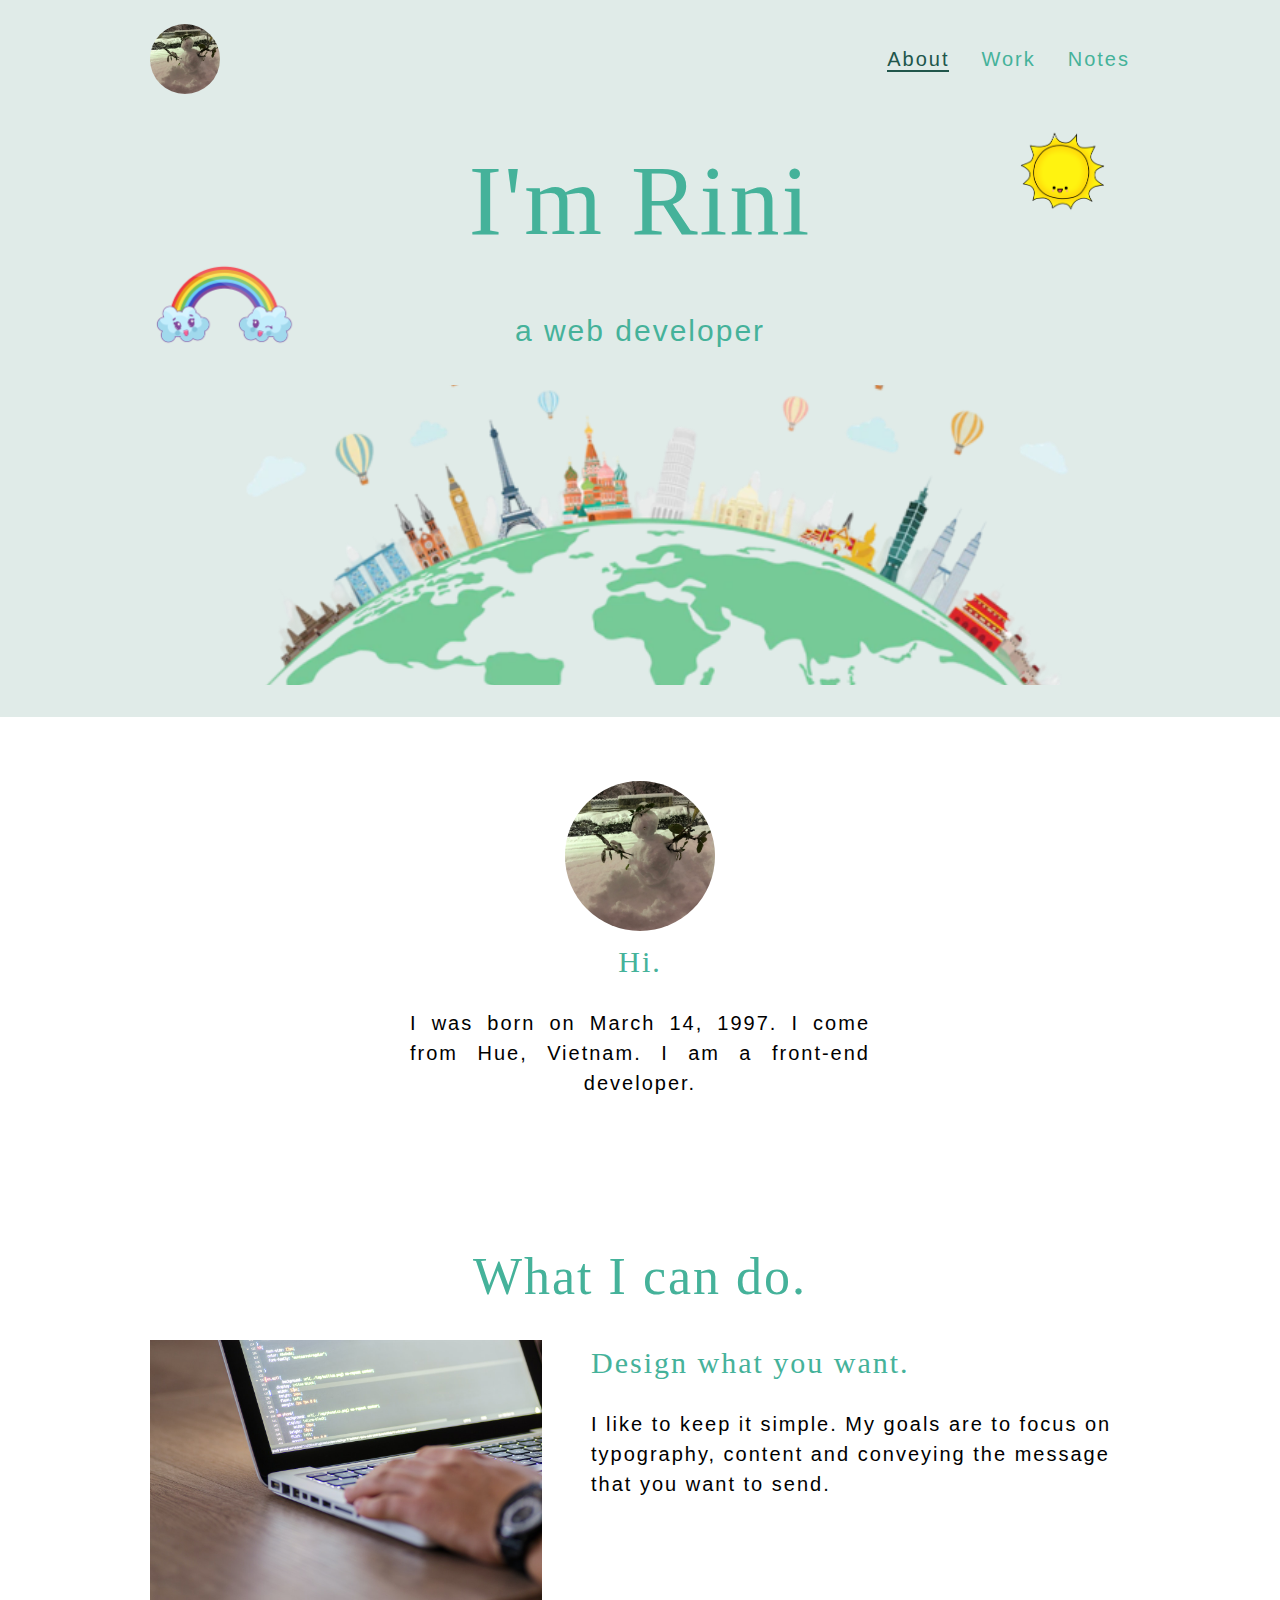
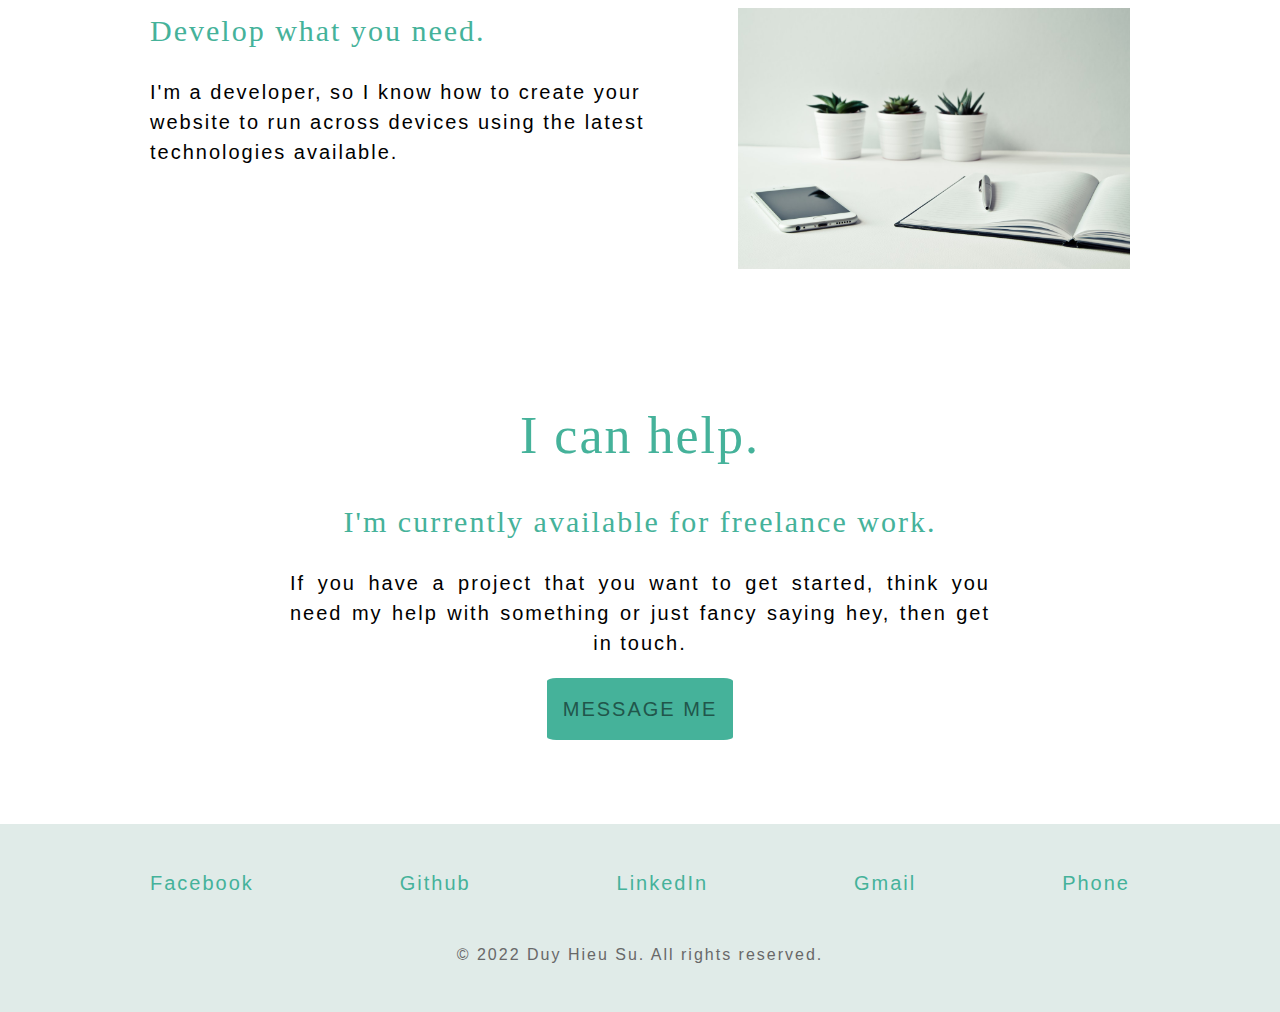
==== index.html @ 1d4803e4 "feat" ====
<!DOCTYPE html>
<html lang="en">

<head>
  <meta charset="UTF-8">
  <meta http-equiv="X-UA-Compatible" content="IE=edge">
  <meta name="viewport" content="width=device-width, initial-scale=1.0">
  <title>SDH - Front-end Dev</title>
  <link rel="stylesheet" href="./css/style.css">
</head>

<body>
  <!-- header -->
  <header>
    <div class="container container-flex">
      <div class="site-logo">
        <img src="./img/img-1.png" alt="">
      </div>
      <nav>
        <ul class="nav-list">
          <li class="nav-item"><a href="#" class="nav-link active">About</a></li>
          <li class="nav-item"><a href="#" class="nav-link">Work</a></li>
          <li class="nav-item"><a href="#" class="nav-link">Notes</a></li>
        </ul>
      </nav>
    </div>
    <div class="container header-title">
      <h1>I'm Rini</h1>
      <p>a web developer</p>
      <img class="header-title-right" src="./img/sun.png" alt="">
      <img class="header-title-left" src="./img/cloud.png" alt="">
    </div>
    <div class="container hero-img">
      <img src="./img/earth.png" alt="">
    </div>
  </header>
  <!-- main -->
  <main>
    <!-- about -->
    <article id="about" class="container">
      <img src="./img/img-1.png" alt="">
      <h3>Hi.</h3>
      <p>I was born on March 14, 1997. I come from Hue, Vietnam. I am a front-end developer.</p>
    </article>
    <!-- what i can do -->
    <article id="what" class="container">
      <h2>What I can do.</h2>
      <section class="what-top container-flex">
        <div class="what-img">
            <img src="./img/what-1.png" alt="developer">
        </div>
        <div class="what-body">
          <h3>Design what you want.</h3>
          <p class="what-content">I like to keep it simple. My goals are to focus on typography, content and conveying the message that you want to send.</p>
        </div>
      </section>
      <section class="what-bottom container-flex">
        <div class="what-img">
            <img src="./img/what-2.png" alt="developer">
        </div>
        <div class="what-body">
          <h3>Develop what you need.</h3>
          <p class="what-content">I'm a developer, so I know how to create your website to run across devices using the latest technologies available.</p>
        </div>
      </section>
    </article>
    <!-- i can help -->
    <article id="help" class="container">
      <h2>I can help.</h2>
      <h3>I'm currently available for freelance work.</h3>
      <p class="help-content">If you have a project that you want to get started, think you need my help with something or just fancy saying hey, then get in touch.</p>
      <p class="btn-mailto"><a href="mailto:sdhieu143@gmail.com" target="_blank">message me</a></p>
    </article>
  </main>
  <footer>
    <div class="container container-flex">
      <p><a href="">Facebook</a></p>
      <p><a href="">Github</a></p>
      <p><a href="">LinkedIn</a></p>
      <p><a href="">Gmail</a></p>
      <p><a href="">Phone</a></p>
    </div>
    <div class="container">
      <p><small>© 2022 Duy Hieu Su. All rights reserved.</small></p>
    </div>
  </footer>
</body>

</html>
---- css/style.css ----
body{
    margin: 0;
    padding: 0;
    font-size: 1.25em;
    font-family: 'Ubuntu', sans-serif;
    font-weight: 300;
    line-height: 1.5;
    letter-spacing: 2px;
}
a{
    text-decoration: none;
    color: #45b29a;
    transition: 1s;
}
a:hover{
  color: #21564b;
}
.site-logo img{
    height: 70px;
    width: 70px;
    object-fit: cover;
    border-radius: 50%;
}
.hero-img img{
  height: 300px;
  width: 100%;
  object-fit: cover;
}
#about img{
  width: 150px;
  height: 150px;
  object-fit: cover;
  margin: 0 auto;
  border-radius: 50%;
}
.what-img img{
  width: 100%;
  object-fit: cover;
  max-height: 300px;
}
/* paragraphy */
h1,
h2,
h3{
  font-family: 'Caramel', cursive;
  font-weight: 400;
  color: #45b29a;
}
h1{
    font-size: 5em;
    margin: 1.5rem 0;
}
h2{
  font-size: 2.6em;
  margin: 1.5rem 0;
  text-align: center;
}
h3{
  font-size: 1.5em;
  margin: 0 0 1.5rem 0;
}
.header-title p{
  font-size: 1.5em;
  margin: 2rem 0;
  color: #45b29a;
}
small{
  font-size: .8em;
  color: #686868;
}
/* layout */
header, footer{
    background-color: #E0EBE8;
    padding: 1.5rem 0;
    text-align: center;
}
.container{
    max-width: 980px;
    width: 90%;
    margin: 0 auto;
}
.container-flex{
    display: flex;
    flex-direction: column;
    justify-content: space-between;
}
@media (min-width:675px){
    .container-flex{
        flex-direction: row;
    }
}
/* nav */
.site-logo img{
    margin: 0;
}
.nav-list{
  display: flex;
  list-style: none;
  padding: 0;
  justify-content: center;
  flex-direction: column;
}
.nav-link{
    font-size: 1em;
    color: #45b29a;
    transition: 1s color;
}
.nav-link:hover,
.nav-link:focus,
.active{
    color: #21564b;
    border-bottom: 2px solid #21564b;
}
@media (min-width:675px){
    .nav-list{
        flex-direction: row;
    }
    .nav-item{
        margin-left: 2rem;
    }
}
/* header title */
.header-title{
  position: relative;
}
.header-title-right{
  position: absolute;
  top: 0;
  right: 0;
  height: 100px;
}
.header-title-left{
  position: absolute;
  bottom: 0;
  left: 0;
  height: 100px;
}
@media (max-width:675px){
  .header-title-left,
  .header-title-right{
    display: none;
  }
}
/* about */
#about{
  max-width: 460px;
  text-align: center;
  padding: 2rem 0;
  margin: 2rem auto;
}
#about p{
  text-align: justify;
  text-align-last: center;
}
/* what */ 
#what{
  padding: 2rem 0;
  margin: 2rem auto;
}
.what-img{
  width: 40%;
}
.what-body{
  width: 55%;
}
.what-bottom .what-img{
  order: 1;
}
.what-bottom .what-body{
  order: 0;
}
@media (max-width:992px){
  #what .container-flex{
    flex-direction: column;
  }
  .what-img{
    width: 100%;
  }
  .what-body{
    width: 100%;
    text-align: center;
  }
  .what-bottom .what-img{
    order: 0;
  }
  .what-bottom .what-body{
    order: 1;
  }
}
/* help */
#help{
  padding: 2rem 0;
  margin: 2rem auto;
  max-width: 700px;
  text-align: center;
}
.help-content{
  text-align: justify;
  text-align-last: center;
}
.btn-mailto a{
  display: inline-block;
  text-transform: uppercase;
  color: #21564b;
  background-color: #45b29a;
  padding: 1rem;
  transition: 1s;
  border-radius: 5%;
}
.btn-mailto a:hover{
  background-color: #45b29a;
  box-shadow: rgb(0 0 0 / 60%) 0px 0px 1rem;
}
/* footer */
/* fonts */
@font-face {
    font-family: 'Caramel';
    src: url('./fonts/Caramel-Regular.eot');
    src: url('./fonts/Caramel-Regular.eot?#iefix') format('embedded-opentype'),
        url('./fonts/Caramel-Regular.woff2') format('woff2'),
        url('./fonts/Caramel-Regular.woff') format('woff'),
        url('./fonts/Caramel-Regular.ttf') format('truetype'),
        url('./fonts/Caramel-Regular.svg#Caramel-Regular') format('svg');
    font-weight: normal;
    font-style: normal;
    font-display: swap;
}

@font-face {
    font-family: 'Ubuntu';
    src: url('./fonts/Ubuntu-Bold.eot');
    src: url('./fonts/Ubuntu-Bold.eot?#iefix') format('embedded-opentype'),
        url('./fonts/Ubuntu-Bold.woff2') format('woff2'),
        url('./fonts/Ubuntu-Bold.woff') format('woff'),
        url('./fonts/Ubuntu-Bold.ttf') format('truetype'),
        url('./fonts/Ubuntu-Bold.svg#Ubuntu-Bold') format('svg');
    font-weight: bold;
    font-style: normal;
    font-display: swap;
}

@font-face {
    font-family: 'Ubuntu';
    src: url('./fonts/Ubuntu-BoldItalic.eot');
    src: url('./fonts/Ubuntu-BoldItalic.eot?#iefix') format('embedded-opentype'),
        url('./fonts/Ubuntu-BoldItalic.woff2') format('woff2'),
        url('./fonts/Ubuntu-BoldItalic.woff') format('woff'),
        url('./fonts/Ubuntu-BoldItalic.ttf') format('truetype'),
        url('./fonts/Ubuntu-BoldItalic.svg#Ubuntu-BoldItalic') format('svg');
    font-weight: bold;
    font-style: italic;
    font-display: swap;
}

@font-face {
    font-family: 'Ubuntu';
    src: url('./fonts/Ubuntu-Italic.eot');
    src: url('./fonts/Ubuntu-Italic.eot?#iefix') format('embedded-opentype'),
        url('./fonts/Ubuntu-Italic.woff2') format('woff2'),
        url('./fonts/Ubuntu-Italic.woff') format('woff'),
        url('./fonts/Ubuntu-Italic.ttf') format('truetype'),
        url('./fonts/Ubuntu-Italic.svg#Ubuntu-Italic') format('svg');
    font-weight: normal;
    font-style: italic;
    font-display: swap;
}

@font-face {
    font-family: 'Ubuntu';
    src: url('./fonts/Ubuntu-Light.eot');
    src: url('./fonts/Ubuntu-Light.eot?#iefix') format('embedded-opentype'),
        url('./fonts/Ubuntu-Light.woff2') format('woff2'),
        url('./fonts/Ubuntu-Light.woff') format('woff'),
        url('./fonts/Ubuntu-Light.ttf') format('truetype'),
        url('./fonts/Ubuntu-Light.svg#Ubuntu-Light') format('svg');
    font-weight: 300;
    font-style: normal;
    font-display: swap;
}

@font-face {
    font-family: 'Ubuntu';
    src: url('./fonts/Ubuntu-LightItalic.eot');
    src: url('./fonts/Ubuntu-LightItalic.eot?#iefix') format('embedded-opentype'),
        url('./fonts/Ubuntu-LightItalic.woff2') format('woff2'),
        url('./fonts/Ubuntu-LightItalic.woff') format('woff'),
        url('./fonts/Ubuntu-LightItalic.ttf') format('truetype'),
        url('./fonts/Ubuntu-LightItalic.svg#Ubuntu-LightItalic') format('svg');
    font-weight: 300;
    font-style: italic;
    font-display: swap;
}

@font-face {
    font-family: 'Ubuntu';
    src: url('./fonts/Ubuntu-Medium.eot');
    src: url('./fonts/Ubuntu-Medium.eot?#iefix') format('embedded-opentype'),
        url('./fonts/Ubuntu-Medium.woff2') format('woff2'),
        url('./fonts/Ubuntu-Medium.woff') format('woff'),
        url('./fonts/Ubuntu-Medium.ttf') format('truetype'),
        url('./fonts/Ubuntu-Medium.svg#Ubuntu-Medium') format('svg');
    font-weight: 500;
    font-style: normal;
    font-display: swap;
}

@font-face {
    font-family: 'Ubuntu';
    src: url('./fonts/Ubuntu-Regular.eot');
    src: url('./fonts/Ubuntu-Regular.eot?#iefix') format('embedded-opentype'),
        url('./fonts/Ubuntu-Regular.woff2') format('woff2'),
        url('./fonts/Ubuntu-Regular.woff') format('woff'),
        url('./fonts/Ubuntu-Regular.ttf') format('truetype'),
        url('./fonts/Ubuntu-Regular.svg#Ubuntu-Regular') format('svg');
    font-weight: normal;
    font-style: normal;
    font-display: swap;
}

@font-face {
    font-family: 'Ubuntu';
    src: url('./fonts/Ubuntu-MediumItalic.eot');
    src: url('./fonts/Ubuntu-MediumItalic.eot?#iefix') format('embedded-opentype'),
        url('./fonts/Ubuntu-MediumItalic.woff2') format('woff2'),
        url('./fonts/Ubuntu-MediumItalic.woff') format('woff'),
        url('./fonts/Ubuntu-MediumItalic.ttf') format('truetype'),
        url('./fonts/Ubuntu-MediumItalic.svg#Ubuntu-MediumItalic') format('svg');
    font-weight: 500;
    font-style: italic;
    font-display: swap;
}
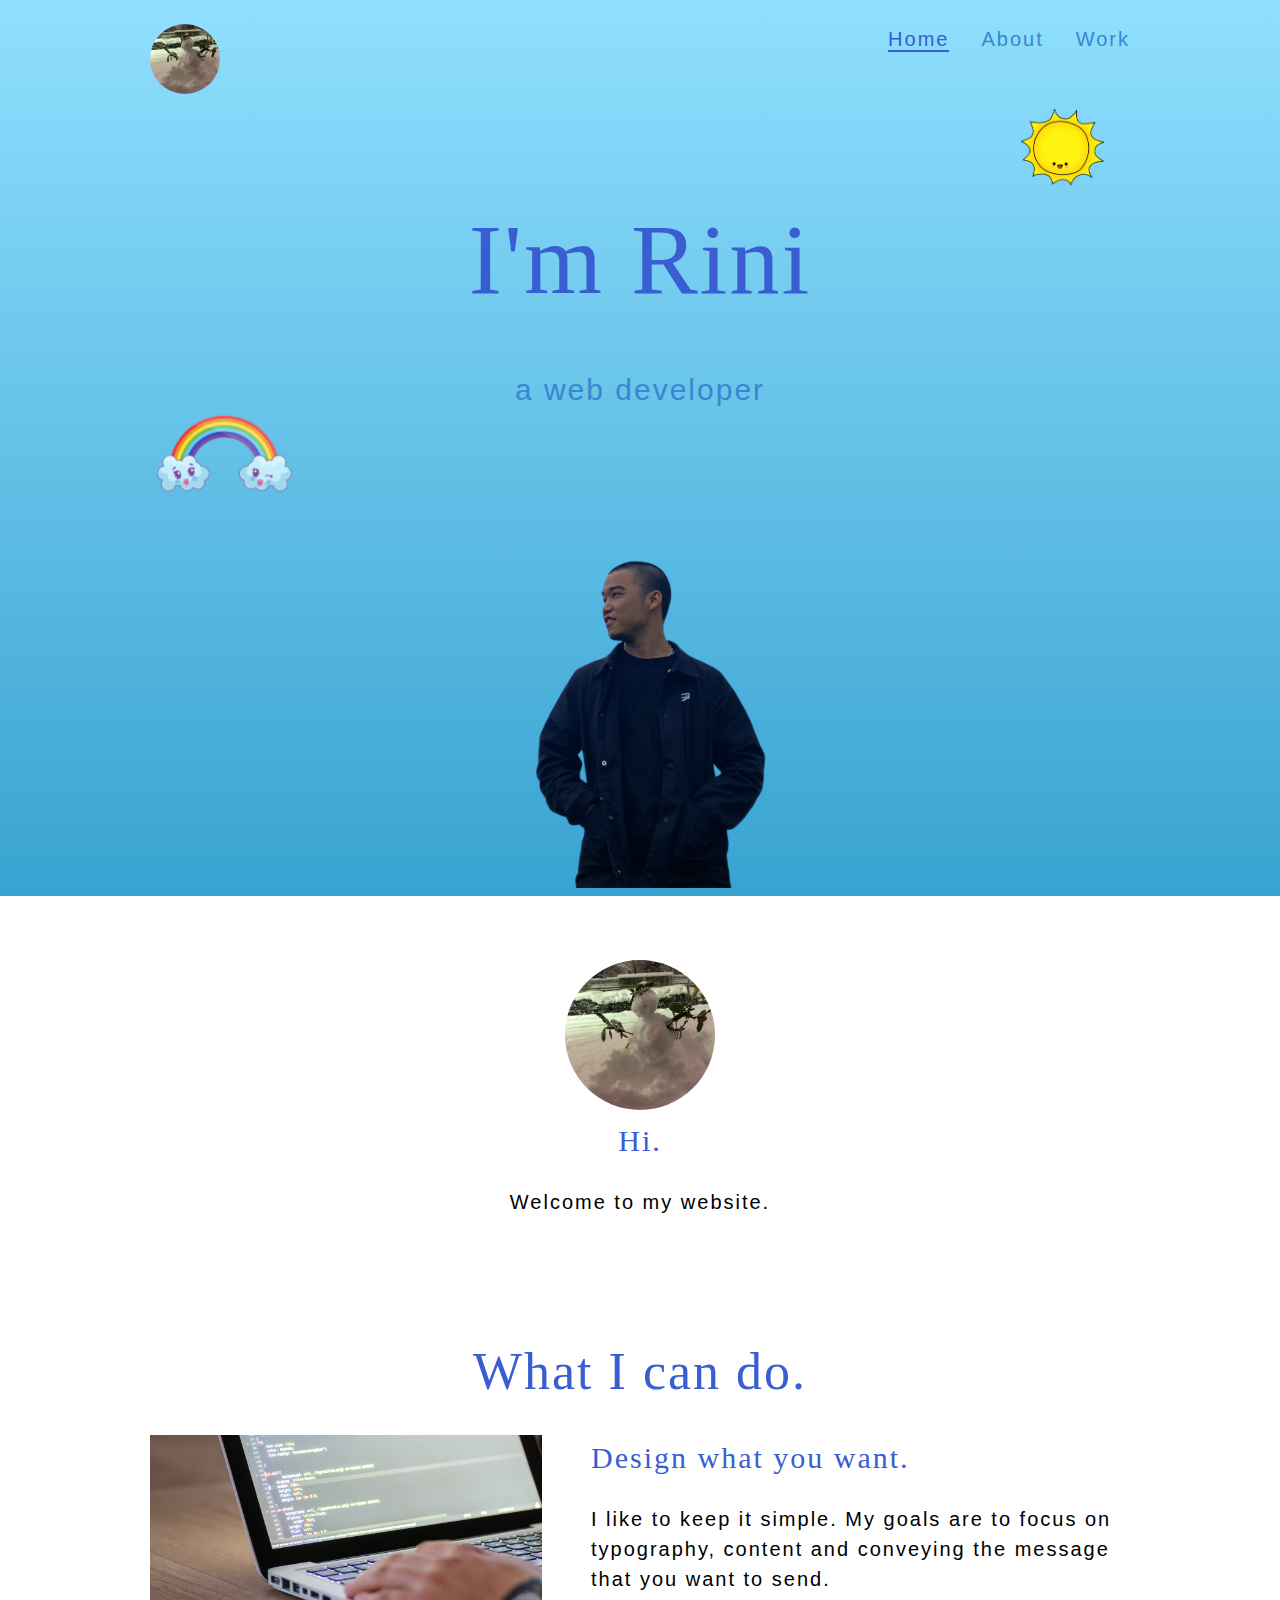
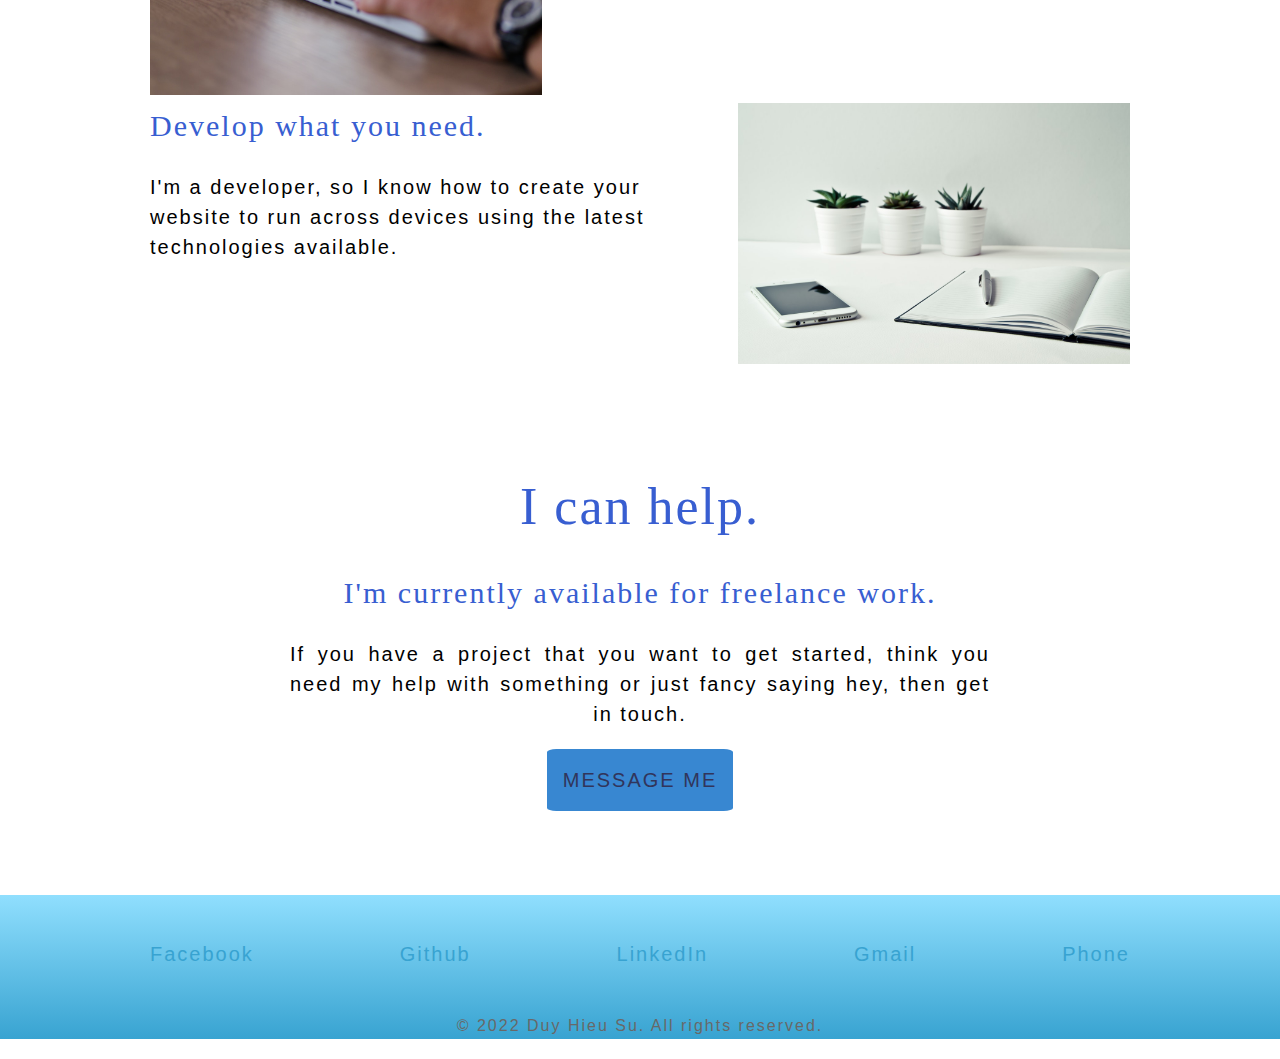
==== commit 9811d291: "feat:add about page" ====
--- a/index.html
+++ b/index.html
@@ -7,6 +7,7 @@
   <meta name="viewport" content="width=device-width, initial-scale=1.0">
   <title>SDH - Front-end Dev</title>
   <link rel="stylesheet" href="./css/style.css">
+  <link rel="icon" href="./img/img-1.png" type="image/x-icon">
 </head>
 
 <body>
@@ -18,20 +19,23 @@
       </div>
       <nav>
         <ul class="nav-list">
-          <li class="nav-item"><a href="#" class="nav-link active">About</a></li>
+          <li class="nav-item"><a href="#" class="nav-link active">Home</a></li>
+          <li class="nav-item"><a href="./html/about.html" class="nav-link">About</a></li>
           <li class="nav-item"><a href="#" class="nav-link">Work</a></li>
-          <li class="nav-item"><a href="#" class="nav-link">Notes</a></li>
         </ul>
       </nav>
     </div>
     <div class="container header-title">
-      <h1>I'm Rini</h1>
-      <p>a web developer</p>
+      
+      <div class="header-title-heading">
+        <h1>I'm Rini</h1>
+        <p>a web developer</p>
+      </div>
       <img class="header-title-right" src="./img/sun.png" alt="">
       <img class="header-title-left" src="./img/cloud.png" alt="">
     </div>
     <div class="container hero-img">
-      <img src="./img/earth.png" alt="">
+      <img src="./img/me.png" alt="">
     </div>
   </header>
   <!-- main -->
@@ -40,27 +44,29 @@
     <article id="about" class="container">
       <img src="./img/img-1.png" alt="">
       <h3>Hi.</h3>
-      <p>I was born on March 14, 1997. I come from Hue, Vietnam. I am a front-end developer.</p>
+      <p>Welcome to my website.</p>
     </article>
     <!-- what i can do -->
     <article id="what" class="container">
       <h2>What I can do.</h2>
       <section class="what-top container-flex">
         <div class="what-img">
-            <img src="./img/what-1.png" alt="developer">
+          <img src="./img/what-1.png" alt="developer">
         </div>
         <div class="what-body">
           <h3>Design what you want.</h3>
-          <p class="what-content">I like to keep it simple. My goals are to focus on typography, content and conveying the message that you want to send.</p>
+          <p class="what-content">I like to keep it simple. My goals are to focus on typography, content and conveying
+            the message that you want to send.</p>
         </div>
       </section>
       <section class="what-bottom container-flex">
         <div class="what-img">
-            <img src="./img/what-2.png" alt="developer">
+          <img src="./img/what-2.png" alt="developer">
         </div>
         <div class="what-body">
           <h3>Develop what you need.</h3>
-          <p class="what-content">I'm a developer, so I know how to create your website to run across devices using the latest technologies available.</p>
+          <p class="what-content">I'm a developer, so I know how to create your website to run across devices using the
+            latest technologies available.</p>
         </div>
       </section>
     </article>
@@ -68,7 +74,8 @@
     <article id="help" class="container">
       <h2>I can help.</h2>
       <h3>I'm currently available for freelance work.</h3>
-      <p class="help-content">If you have a project that you want to get started, think you need my help with something or just fancy saying hey, then get in touch.</p>
+      <p class="help-content">If you have a project that you want to get started, think you need my help with something
+        or just fancy saying hey, then get in touch.</p>
       <p class="btn-mailto"><a href="mailto:sdhieu143@gmail.com" target="_blank">message me</a></p>
     </article>
   </main>
--- a/css/style.css
+++ b/css/style.css
@@ -9,11 +9,15 @@
 }
 a{
     text-decoration: none;
-    color: #45b29a;
+    color: #38a3d1;
     transition: 1s;
 }
 a:hover{
-  color: #21564b;
+  color: #31355B;
+}
+ul{
+  margin: 0;
+  list-style: none;
 }
 .site-logo img{
     height: 70px;
@@ -22,7 +26,6 @@
     border-radius: 50%;
 }
 .hero-img img{
-  height: 300px;
   width: 100%;
   object-fit: cover;
 }
@@ -44,7 +47,7 @@
 h3{
   font-family: 'Caramel', cursive;
   font-weight: 400;
-  color: #45b29a;
+  color: #385ed1;
 }
 h1{
     font-size: 5em;
@@ -52,7 +55,7 @@
 }
 h2{
   font-size: 2.6em;
-  margin: 1.5rem 0;
+  margin: 0 0 1.5rem 0;
   text-align: center;
 }
 h3{
@@ -62,7 +65,7 @@
 .header-title p{
   font-size: 1.5em;
   margin: 2rem 0;
-  color: #45b29a;
+  color: #3887d1;
 }
 small{
   font-size: .8em;
@@ -70,8 +73,8 @@
 }
 /* layout */
 header, footer{
-    background-color: #E0EBE8;
-    padding: 1.5rem 0;
+    background: linear-gradient(to bottom, #90dffe 0%,#38a3d1 100%);
+    padding-top: 1.5rem;
     text-align: center;
 }
 .container{
@@ -83,6 +86,18 @@
     display: flex;
     flex-direction: column;
     justify-content: space-between;
+}
+#objective{
+  background: #3887d1;
+}
+#education{
+  background: #f76160;
+}
+#software{
+  background: #31355B;
+}
+#hobbies{
+  background: #F8C687;
 }
 @media (min-width:675px){
     .container-flex{
@@ -102,14 +117,14 @@
 }
 .nav-link{
     font-size: 1em;
-    color: #45b29a;
+    color: #3887d1;
     transition: 1s color;
 }
 .nav-link:hover,
 .nav-link:focus,
 .active{
-    color: #21564b;
-    border-bottom: 2px solid #21564b;
+    color: #385ed1;
+    border-bottom: 2px solid #385ed1;
 }
 @media (min-width:675px){
     .nav-list{
@@ -122,6 +137,13 @@
 /* header title */
 .header-title{
   position: relative;
+  height: 400px;
+}
+.header-title-heading{
+  position: absolute;
+  top: 50%;
+  left: 50%;
+  transform: translate(-50%, -50%);
 }
 .header-title-right{
   position: absolute;
@@ -201,15 +223,34 @@
 .btn-mailto a{
   display: inline-block;
   text-transform: uppercase;
-  color: #21564b;
-  background-color: #45b29a;
+  color: #31355B;
+  background-color: #3887d1;
   padding: 1rem;
   transition: 1s;
   border-radius: 5%;
 }
 .btn-mailto a:hover{
-  background-color: #45b29a;
+  background-color: #31355B;
+  color: #fff;
   box-shadow: rgb(0 0 0 / 60%) 0px 0px 1rem;
+}
+/* about-article */
+.about-article{
+  padding: 3rem 0;
+  text-align: center;
+}
+.about-article-img{
+  height: 30vw;
+  width: 70%;
+  object-fit: cover;
+  box-shadow: rgba(0, 0, 0, 0.3) 0px 19px 38px, rgba(0, 0, 0, 0.22) 0px 15px 12px;
+  border-radius: 5%;
+}
+.about-article-title{
+  color: #fff;
+}
+.about-article-body{
+  color: #fff;
 }
 /* footer */
 /* fonts */
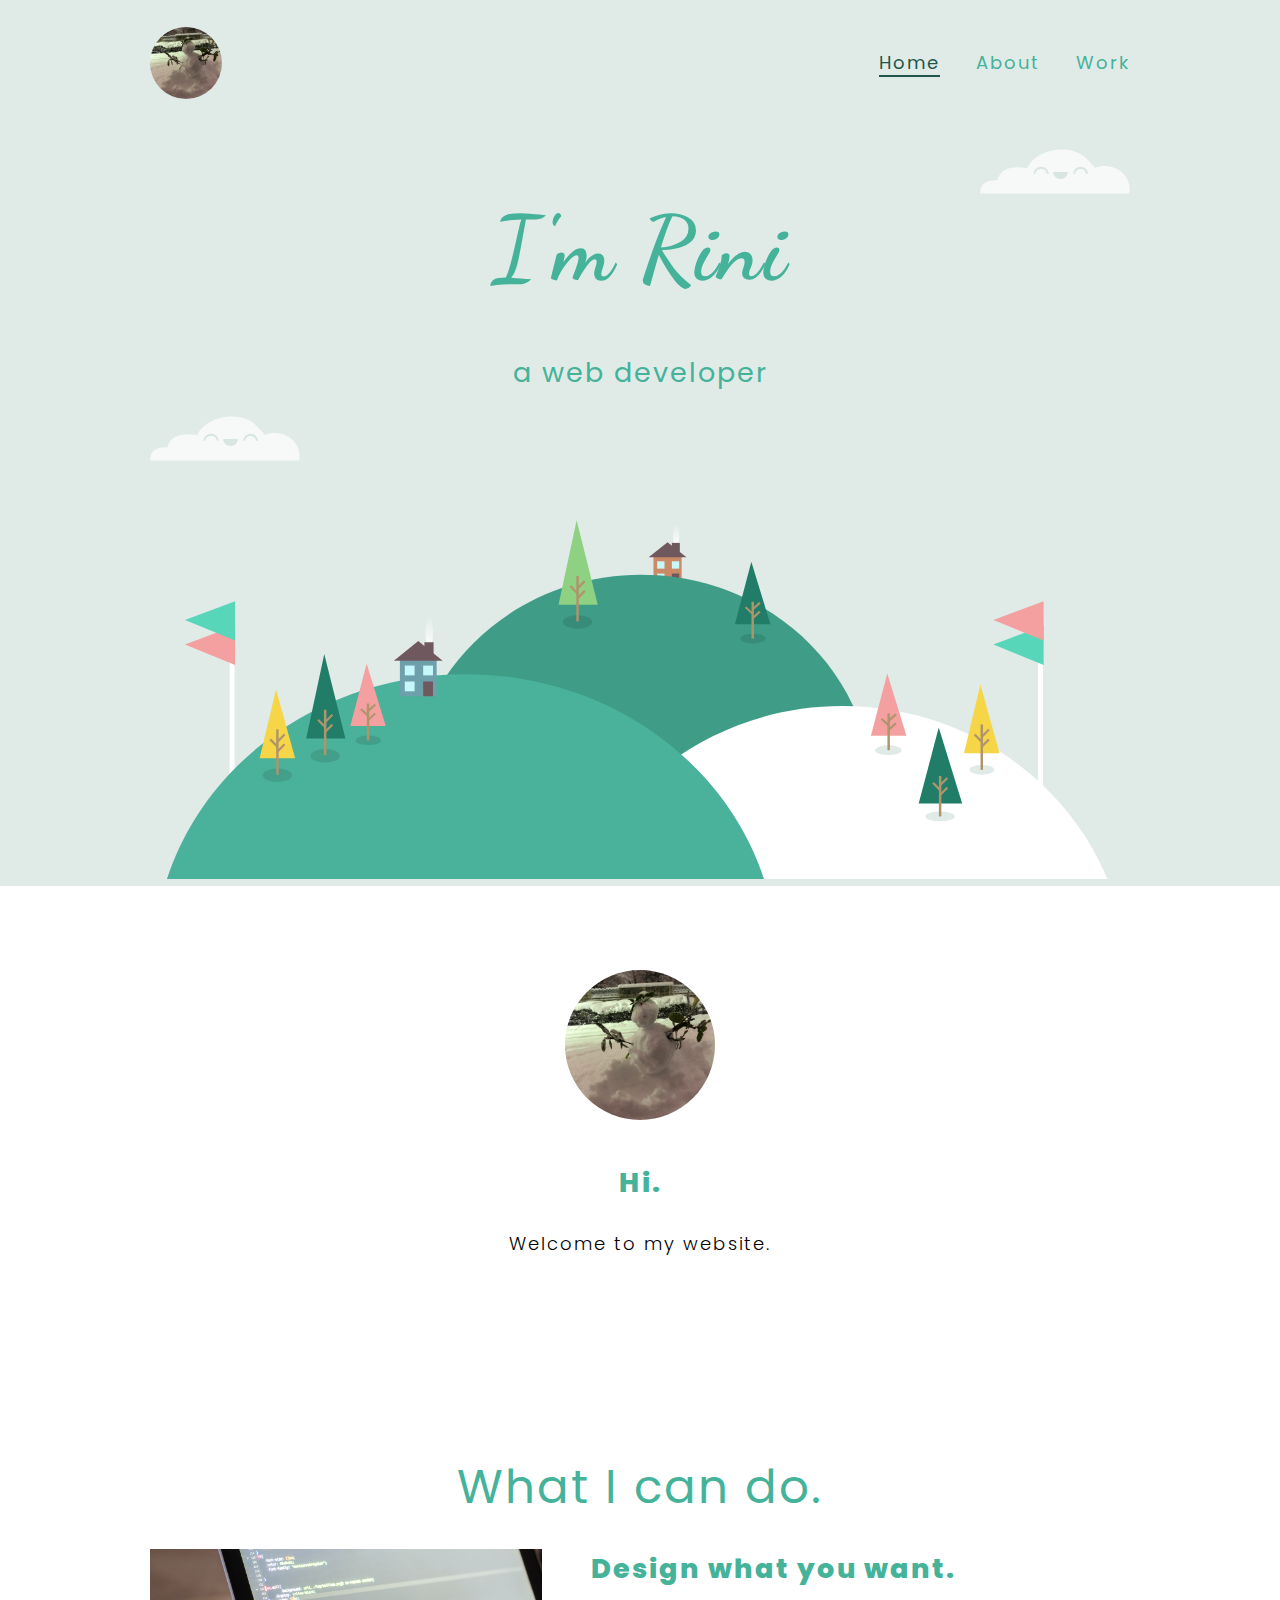
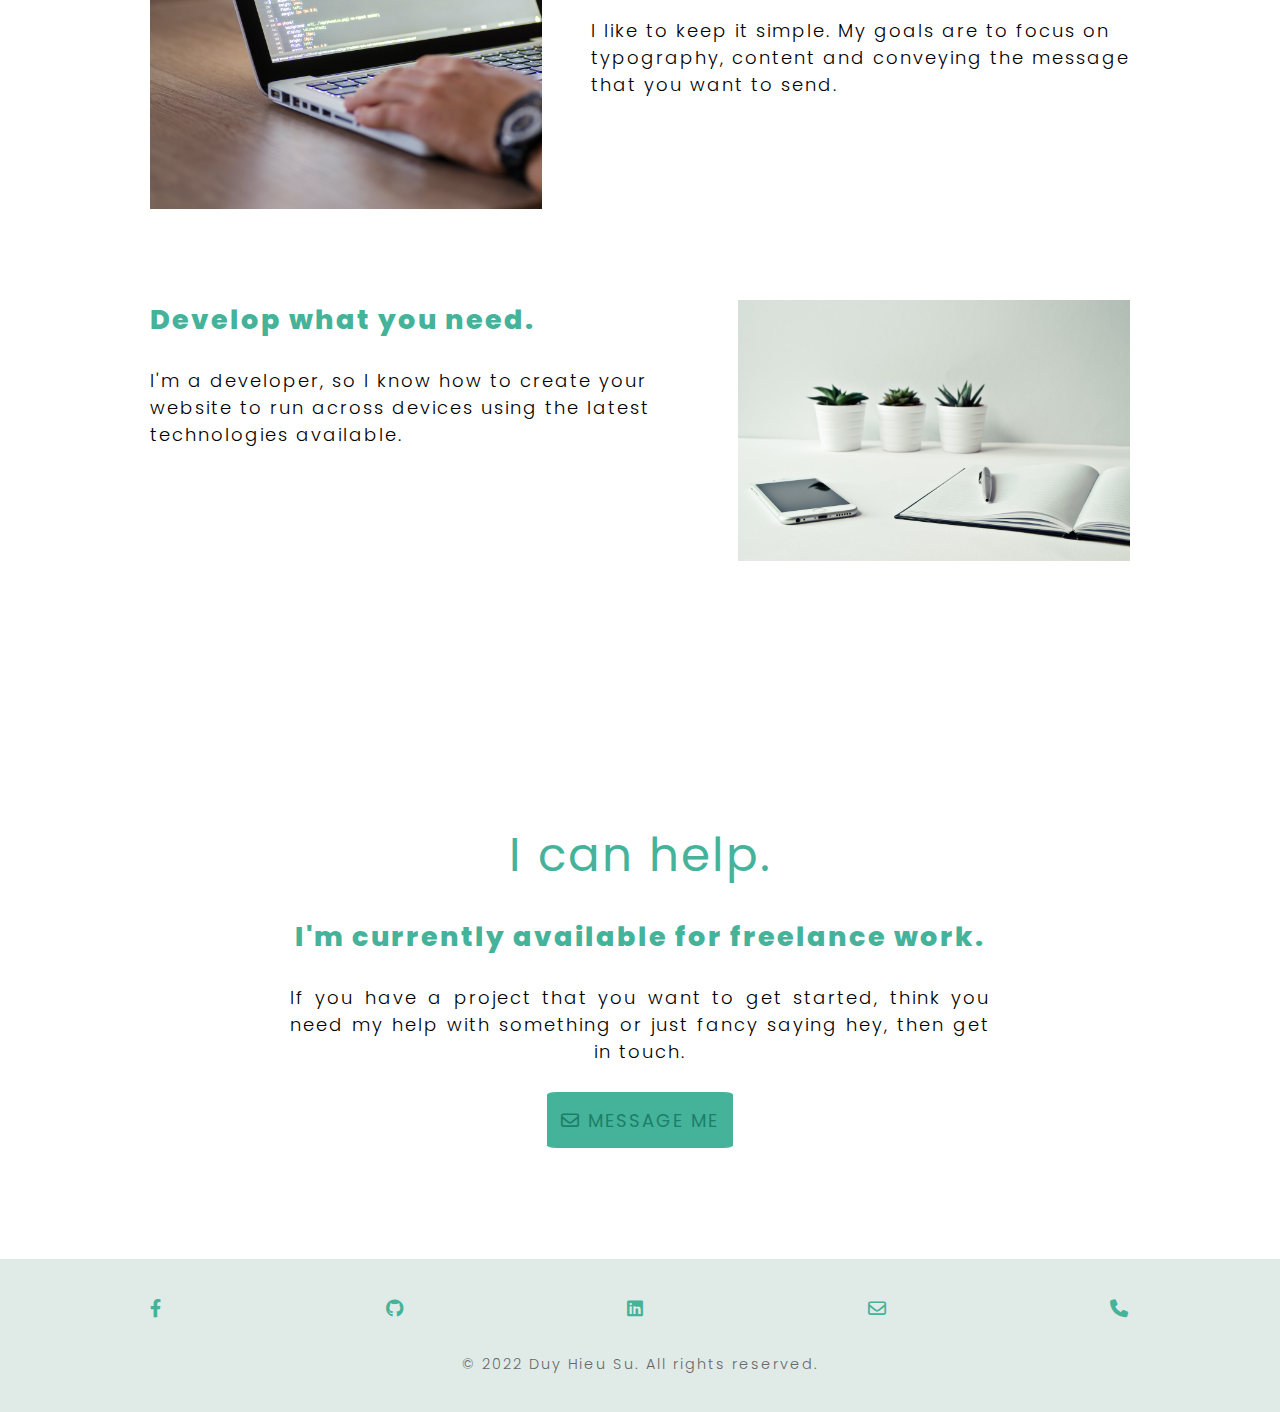
==== commit a035d89e: "refactor: home-page and about-page" ====
--- a/index.html
+++ b/index.html
@@ -6,7 +6,11 @@
   <meta http-equiv="X-UA-Compatible" content="IE=edge">
   <meta name="viewport" content="width=device-width, initial-scale=1.0">
   <title>SDH - Front-end Dev</title>
+  <link rel="preconnect" href="https://fonts.googleapis.com">
+  <link rel="preconnect" href="https://fonts.gstatic.com" crossorigin>
+  <link href="https://fonts.googleapis.com/css2?family=Dancing+Script:wght@700&display=swap" rel="stylesheet">
   <link rel="stylesheet" href="./css/style.css">
+  <link rel="stylesheet" href="./fontawesome-free-6.2.0-web/css/all.css">
   <link rel="icon" href="./img/img-1.png" type="image/x-icon">
 </head>
 
@@ -14,9 +18,7 @@
   <!-- header -->
   <header>
     <div class="container container-flex">
-      <div class="site-logo">
-        <img src="./img/img-1.png" alt="">
-      </div>
+      <img class="site-logo" src="./img/img-1.png" alt="">
       <nav>
         <ul class="nav-list">
           <li class="nav-item"><a href="#" class="nav-link active">Home</a></li>
@@ -31,11 +33,14 @@
         <h1>I'm Rini</h1>
         <p>a web developer</p>
       </div>
-      <img class="header-title-right" src="./img/sun.png" alt="">
-      <img class="header-title-left" src="./img/cloud.png" alt="">
+
+      <img class="header-title-right" src="./img/cloud.svg" alt="">
+
+      <img class="header-title-left" src="./img/cloud.svg" alt="">
+      
     </div>
     <div class="container hero-img">
-      <img src="./img/me.png" alt="">
+      <img src="./img/land.svg" alt="">
     </div>
   </header>
   <!-- main -->
@@ -76,18 +81,18 @@
       <h3>I'm currently available for freelance work.</h3>
       <p class="help-content">If you have a project that you want to get started, think you need my help with something
         or just fancy saying hey, then get in touch.</p>
-      <p class="btn-mailto"><a href="mailto:sdhieu143@gmail.com" target="_blank">message me</a></p>
+      <p class="btn-mailto"><a href="mailto:sdhieu143@gmail.com" target="_blank"><i class="fa-regular fa-envelope"></i> message me</a></p>
     </article>
   </main>
   <footer>
     <div class="container container-flex">
-      <p><a href="">Facebook</a></p>
-      <p><a href="">Github</a></p>
-      <p><a href="">LinkedIn</a></p>
-      <p><a href="">Gmail</a></p>
-      <p><a href="">Phone</a></p>
+      <p><a href=""><i class="fa-brands fa-facebook-f"></i></a></p>
+      <p><a href=""><i class="fa-brands fa-github"></i></a></p>
+      <p><a href=""><i class="fa-brands fa-linkedin"></i></a></p>
+      <p><a href=""><i class="fa-regular fa-envelope"></i></a></p>
+      <p><a href=""><i class="fa-solid fa-phone"></i></a></p>
     </div>
-    <div class="container">
+    <div class="coppy-right container">
       <p><small>© 2022 Duy Hieu Su. All rights reserved.</small></p>
     </div>
   </footer>
--- a/css/style.css
+++ b/css/style.css
@@ -1,29 +1,35 @@
+html{
+    font-size: 1.125em;
+    font-family: 'Poppins', sans-serif;
+    font-weight: 300;
+    line-height: 1.5;
+    letter-spacing: 2px;
+}
 body{
     margin: 0;
     padding: 0;
-    font-size: 1.25em;
-    font-family: 'Ubuntu', sans-serif;
-    font-weight: 300;
-    line-height: 1.5;
-    letter-spacing: 2px;
 }
 a{
     text-decoration: none;
-    color: #38a3d1;
+    color: #45b29a;
     transition: 1s;
 }
 a:hover{
-  color: #31355B;
+  color: #21564b;
 }
 ul{
   margin: 0;
   list-style: none;
 }
-.site-logo img{
-    height: 70px;
-    width: 70px;
+.site-logo{
+    height: 72px;
+    width: 72px;
     object-fit: cover;
     border-radius: 50%;
+}
+.header-title img{
+  width: 150px;
+  height: 45px;
 }
 .hero-img img{
   width: 100%;
@@ -35,6 +41,7 @@
   object-fit: cover;
   margin: 0 auto;
   border-radius: 50%;
+  margin-bottom: 2rem;
 }
 .what-img img{
   width: 100%;
@@ -45,27 +52,37 @@
 h1,
 h2,
 h3{
-  font-family: 'Caramel', cursive;
-  font-weight: 400;
-  color: #385ed1;
+  color: #45b29a;
+  margin: 0;
 }
 h1{
     font-size: 5em;
     margin: 1.5rem 0;
+    font-family: 'Dancing Script', cursive;
 }
 h2{
   font-size: 2.6em;
-  margin: 0 0 1.5rem 0;
+  margin-bottom: 1.5rem;
+  font-weight: 400;
   text-align: center;
 }
 h3{
-  font-size: 1.5em;
-  margin: 0 0 1.5rem 0;
+  font-size: 1.5rem;
+  margin-bottom: 1.5rem;
+}
+p{
+  font-weight: 300;
+  margin: 0;
+  margin-bottom: 1.5rem;
 }
 .header-title p{
   font-size: 1.5em;
   margin: 2rem 0;
-  color: #3887d1;
+  color: #45b29a;
+  font-weight: 400;
+}
+.coppy-right p{
+  margin: 0;
 }
 small{
   font-size: .8em;
@@ -73,9 +90,14 @@
 }
 /* layout */
 header, footer{
-    background: linear-gradient(to bottom, #90dffe 0%,#38a3d1 100%);
-    padding-top: 1.5rem;
+    background: #E0EBE8;
     text-align: center;
+}
+header{
+  padding-top: 1.5rem;
+}
+footer{
+  padding: 2rem 0;
 }
 .container{
     max-width: 980px;
@@ -105,8 +127,8 @@
     }
 }
 /* nav */
-.site-logo img{
-    margin: 0;
+.site-logo{
+    margin: auto;
 }
 .nav-list{
   display: flex;
@@ -115,18 +137,25 @@
   justify-content: center;
   flex-direction: column;
 }
+.nav-item{
+  line-height: 72px;
+}
 .nav-link{
     font-size: 1em;
-    color: #3887d1;
+    color: #45b29a;
+    font-weight: 400;
     transition: 1s color;
 }
 .nav-link:hover,
 .nav-link:focus,
 .active{
-    color: #385ed1;
-    border-bottom: 2px solid #385ed1;
+    color: #21564b;
+    border-bottom: 2px solid #21564b;
 }
 @media (min-width:675px){
+    .site-logo{
+    margin-left: 0;
+    }
     .nav-list{
         flex-direction: row;
     }
@@ -137,38 +166,31 @@
 /* header title */
 .header-title{
   position: relative;
-  height: 400px;
-}
-.header-title-heading{
-  position: absolute;
-  top: 50%;
-  left: 50%;
-  transform: translate(-50%, -50%);
+  height: 300px;
+  padding: 56px 0;
 }
 .header-title-right{
   position: absolute;
-  top: 0;
+  top: 50px;
   right: 0;
-  height: 100px;
 }
 .header-title-left{
   position: absolute;
-  bottom: 0;
+  bottom: 50px;
   left: 0;
-  height: 100px;
-}
-@media (max-width:675px){
+}
+/* @media (max-width:675px){
   .header-title-left,
   .header-title-right{
     display: none;
   }
-}
+} */
 /* about */
 #about{
   max-width: 460px;
   text-align: center;
-  padding: 2rem 0;
-  margin: 2rem auto;
+  padding: 84px 0;
+  margin: 0 auto;
 }
 #about p{
   text-align: justify;
@@ -176,8 +198,11 @@
 }
 /* what */ 
 #what{
-  padding: 2rem 0;
-  margin: 2rem auto;
+  padding: 84px 0;
+  margin: 0 auto;
+}
+#what section{
+  margin-bottom: 84px;
 }
 .what-img{
   width: 40%;
@@ -197,6 +222,7 @@
   }
   .what-img{
     width: 100%;
+    margin-bottom: 2rem;
   }
   .what-body{
     width: 100%;
@@ -211,8 +237,8 @@
 }
 /* help */
 #help{
-  padding: 2rem 0;
-  margin: 2rem auto;
+  padding: 84px 0;
+  margin: 0 auto;
   max-width: 700px;
   text-align: center;
 }
@@ -221,17 +247,18 @@
   text-align-last: center;
 }
 .btn-mailto a{
+  font-size: 1rem;
+  font-weight: 400;
   display: inline-block;
   text-transform: uppercase;
-  color: #31355B;
-  background-color: #3887d1;
-  padding: 1rem;
+  color: #1b7f69;
+  background-color: #45b29a;
+  padding: .8rem;
   transition: 1s;
   border-radius: 5%;
 }
 .btn-mailto a:hover{
-  background-color: #31355B;
-  color: #fff;
+  background-color: #3ea08a;
   box-shadow: rgb(0 0 0 / 60%) 0px 0px 1rem;
 }
 /* about-article */
@@ -253,121 +280,169 @@
   color: #fff;
 }
 /* footer */
+
 /* fonts */
 @font-face {
-    font-family: 'Caramel';
-    src: url('./fonts/Caramel-Regular.eot');
-    src: url('./fonts/Caramel-Regular.eot?#iefix') format('embedded-opentype'),
-        url('./fonts/Caramel-Regular.woff2') format('woff2'),
-        url('./fonts/Caramel-Regular.woff') format('woff'),
-        url('./fonts/Caramel-Regular.ttf') format('truetype'),
-        url('./fonts/Caramel-Regular.svg#Caramel-Regular') format('svg');
-    font-weight: normal;
-    font-style: normal;
-    font-display: swap;
-}
-
-@font-face {
-    font-family: 'Ubuntu';
-    src: url('./fonts/Ubuntu-Bold.eot');
-    src: url('./fonts/Ubuntu-Bold.eot?#iefix') format('embedded-opentype'),
-        url('./fonts/Ubuntu-Bold.woff2') format('woff2'),
-        url('./fonts/Ubuntu-Bold.woff') format('woff'),
-        url('./fonts/Ubuntu-Bold.ttf') format('truetype'),
-        url('./fonts/Ubuntu-Bold.svg#Ubuntu-Bold') format('svg');
-    font-weight: bold;
-    font-style: normal;
-    font-display: swap;
-}
-
-@font-face {
-    font-family: 'Ubuntu';
-    src: url('./fonts/Ubuntu-BoldItalic.eot');
-    src: url('./fonts/Ubuntu-BoldItalic.eot?#iefix') format('embedded-opentype'),
-        url('./fonts/Ubuntu-BoldItalic.woff2') format('woff2'),
-        url('./fonts/Ubuntu-BoldItalic.woff') format('woff'),
-        url('./fonts/Ubuntu-BoldItalic.ttf') format('truetype'),
-        url('./fonts/Ubuntu-BoldItalic.svg#Ubuntu-BoldItalic') format('svg');
-    font-weight: bold;
-    font-style: italic;
-    font-display: swap;
-}
-
-@font-face {
-    font-family: 'Ubuntu';
-    src: url('./fonts/Ubuntu-Italic.eot');
-    src: url('./fonts/Ubuntu-Italic.eot?#iefix') format('embedded-opentype'),
-        url('./fonts/Ubuntu-Italic.woff2') format('woff2'),
-        url('./fonts/Ubuntu-Italic.woff') format('woff'),
-        url('./fonts/Ubuntu-Italic.ttf') format('truetype'),
-        url('./fonts/Ubuntu-Italic.svg#Ubuntu-Italic') format('svg');
-    font-weight: normal;
-    font-style: italic;
-    font-display: swap;
-}
-
-@font-face {
-    font-family: 'Ubuntu';
-    src: url('./fonts/Ubuntu-Light.eot');
-    src: url('./fonts/Ubuntu-Light.eot?#iefix') format('embedded-opentype'),
-        url('./fonts/Ubuntu-Light.woff2') format('woff2'),
-        url('./fonts/Ubuntu-Light.woff') format('woff'),
-        url('./fonts/Ubuntu-Light.ttf') format('truetype'),
-        url('./fonts/Ubuntu-Light.svg#Ubuntu-Light') format('svg');
-    font-weight: 300;
-    font-style: normal;
-    font-display: swap;
-}
-
-@font-face {
-    font-family: 'Ubuntu';
-    src: url('./fonts/Ubuntu-LightItalic.eot');
-    src: url('./fonts/Ubuntu-LightItalic.eot?#iefix') format('embedded-opentype'),
-        url('./fonts/Ubuntu-LightItalic.woff2') format('woff2'),
-        url('./fonts/Ubuntu-LightItalic.woff') format('woff'),
-        url('./fonts/Ubuntu-LightItalic.ttf') format('truetype'),
-        url('./fonts/Ubuntu-LightItalic.svg#Ubuntu-LightItalic') format('svg');
-    font-weight: 300;
-    font-style: italic;
-    font-display: swap;
-}
-
-@font-face {
-    font-family: 'Ubuntu';
-    src: url('./fonts/Ubuntu-Medium.eot');
-    src: url('./fonts/Ubuntu-Medium.eot?#iefix') format('embedded-opentype'),
-        url('./fonts/Ubuntu-Medium.woff2') format('woff2'),
-        url('./fonts/Ubuntu-Medium.woff') format('woff'),
-        url('./fonts/Ubuntu-Medium.ttf') format('truetype'),
-        url('./fonts/Ubuntu-Medium.svg#Ubuntu-Medium') format('svg');
-    font-weight: 500;
-    font-style: normal;
-    font-display: swap;
-}
-
-@font-face {
-    font-family: 'Ubuntu';
-    src: url('./fonts/Ubuntu-Regular.eot');
-    src: url('./fonts/Ubuntu-Regular.eot?#iefix') format('embedded-opentype'),
-        url('./fonts/Ubuntu-Regular.woff2') format('woff2'),
-        url('./fonts/Ubuntu-Regular.woff') format('woff'),
-        url('./fonts/Ubuntu-Regular.ttf') format('truetype'),
-        url('./fonts/Ubuntu-Regular.svg#Ubuntu-Regular') format('svg');
-    font-weight: normal;
-    font-style: normal;
-    font-display: swap;
-}
-
-@font-face {
-    font-family: 'Ubuntu';
-    src: url('./fonts/Ubuntu-MediumItalic.eot');
-    src: url('./fonts/Ubuntu-MediumItalic.eot?#iefix') format('embedded-opentype'),
-        url('./fonts/Ubuntu-MediumItalic.woff2') format('woff2'),
-        url('./fonts/Ubuntu-MediumItalic.woff') format('woff'),
-        url('./fonts/Ubuntu-MediumItalic.ttf') format('truetype'),
-        url('./fonts/Ubuntu-MediumItalic.svg#Ubuntu-MediumItalic') format('svg');
-    font-weight: 500;
-    font-style: italic;
-    font-display: swap;
-}
-
+  font-family: 'Poppins';
+  src: url('../fonts/Poppins-Black.woff2') format('woff2'),
+      url('../fonts/Poppins-Black.woff') format('woff');
+  font-weight: 900;
+  font-style: normal;
+  font-display: swap;
+}
+
+@font-face {
+  font-family: 'Poppins';
+  src: url('../fonts/Poppins-Bold.woff2') format('woff2'),
+      url('../fonts/Poppins-Bold.woff') format('woff');
+  font-weight: bold;
+  font-style: normal;
+  font-display: swap;
+}
+
+@font-face {
+  font-family: 'Poppins';
+  src: url('../fonts/Poppins-BlackItalic.woff2') format('woff2'),
+      url('../fonts/Poppins-BlackItalic.woff') format('woff');
+  font-weight: 900;
+  font-style: italic;
+  font-display: swap;
+}
+
+@font-face {
+  font-family: 'Poppins';
+  src: url('../fonts/Poppins-BoldItalic.woff2') format('woff2'),
+      url('../fonts/Poppins-BoldItalic.woff') format('woff');
+  font-weight: bold;
+  font-style: italic;
+  font-display: swap;
+}
+
+@font-face {
+  font-family: 'Poppins';
+  src: url('../fonts/Poppins-ExtraBoldItalic.woff2') format('woff2'),
+      url('../fonts/Poppins-ExtraBoldItalic.woff') format('woff');
+  font-weight: bold;
+  font-style: italic;
+  font-display: swap;
+}
+
+@font-face {
+  font-family: 'Poppins';
+  src: url('../fonts/Poppins-ExtraBold.woff2') format('woff2'),
+      url('../fonts/Poppins-ExtraBold.woff') format('woff');
+  font-weight: bold;
+  font-style: normal;
+  font-display: swap;
+}
+
+@font-face {
+  font-family: 'Poppins';
+  src: url('../fonts/Poppins-ExtraLight.woff2') format('woff2'),
+      url('../fonts/Poppins-ExtraLight.woff') format('woff');
+  font-weight: 200;
+  font-style: normal;
+  font-display: swap;
+}
+
+@font-face {
+  font-family: 'Poppins';
+  src: url('../fonts/Poppins-Italic.woff2') format('woff2'),
+      url('../fonts/Poppins-Italic.woff') format('woff');
+  font-weight: normal;
+  font-style: italic;
+  font-display: swap;
+}
+
+@font-face {
+  font-family: 'Poppins';
+  src: url('../fonts/Poppins-ExtraLightItalic.woff2') format('woff2'),
+      url('../fonts/Poppins-ExtraLightItalic.woff') format('woff');
+  font-weight: 200;
+  font-style: italic;
+  font-display: swap;
+}
+
+@font-face {
+  font-family: 'Poppins';
+  src: url('../fonts/Poppins-Light.woff2') format('woff2'),
+      url('../fonts/Poppins-Light.woff') format('woff');
+  font-weight: 300;
+  font-style: normal;
+  font-display: swap;
+}
+
+@font-face {
+  font-family: 'Poppins';
+  src: url('../fonts/Poppins-LightItalic.woff2') format('woff2'),
+      url('../fonts/Poppins-LightItalic.woff') format('woff');
+  font-weight: 300;
+  font-style: italic;
+  font-display: swap;
+}
+
+@font-face {
+  font-family: 'Poppins';
+  src: url('../fonts/Poppins-Medium.woff2') format('woff2'),
+      url('../fonts/Poppins-Medium.woff') format('woff');
+  font-weight: 500;
+  font-style: normal;
+  font-display: swap;
+}
+
+@font-face {
+  font-family: 'Poppins';
+  src: url('../fonts/Poppins-Regular.woff2') format('woff2'),
+      url('../fonts/Poppins-Regular.woff') format('woff');
+  font-weight: normal;
+  font-style: normal;
+  font-display: swap;
+}
+
+@font-face {
+  font-family: 'Poppins';
+  src: url('../fonts/Poppins-MediumItalic.woff2') format('woff2'),
+      url('../fonts/Poppins-MediumItalic.woff') format('woff');
+  font-weight: 500;
+  font-style: italic;
+  font-display: swap;
+}
+
+@font-face {
+  font-family: 'Poppins';
+  src: url('../fonts/Poppins-Thin.woff2') format('woff2'),
+      url('../fonts/Poppins-Thin.woff') format('woff');
+  font-weight: 100;
+  font-style: normal;
+  font-display: swap;
+}
+
+@font-face {
+  font-family: 'Poppins';
+  src: url('../fonts/Poppins-SemiBoldItalic.woff2') format('woff2'),
+      url('../fonts/Poppins-SemiBoldItalic.woff') format('woff');
+  font-weight: 600;
+  font-style: italic;
+  font-display: swap;
+}
+
+@font-face {
+  font-family: 'Poppins';
+  src: url('../fonts/Poppins-SemiBold.woff2') format('woff2'),
+      url('../fonts/Poppins-SemiBold.woff') format('woff');
+  font-weight: 600;
+  font-style: normal;
+  font-display: swap;
+}
+
+@font-face {
+  font-family: 'Poppins';
+  src: url('../fonts/Poppins-ThinItalic.woff2') format('woff2'),
+      url('../fonts/Poppins-ThinItalic.woff') format('woff');
+  font-weight: 100;
+  font-style: italic;
+  font-display: swap;
+}
+
+
+
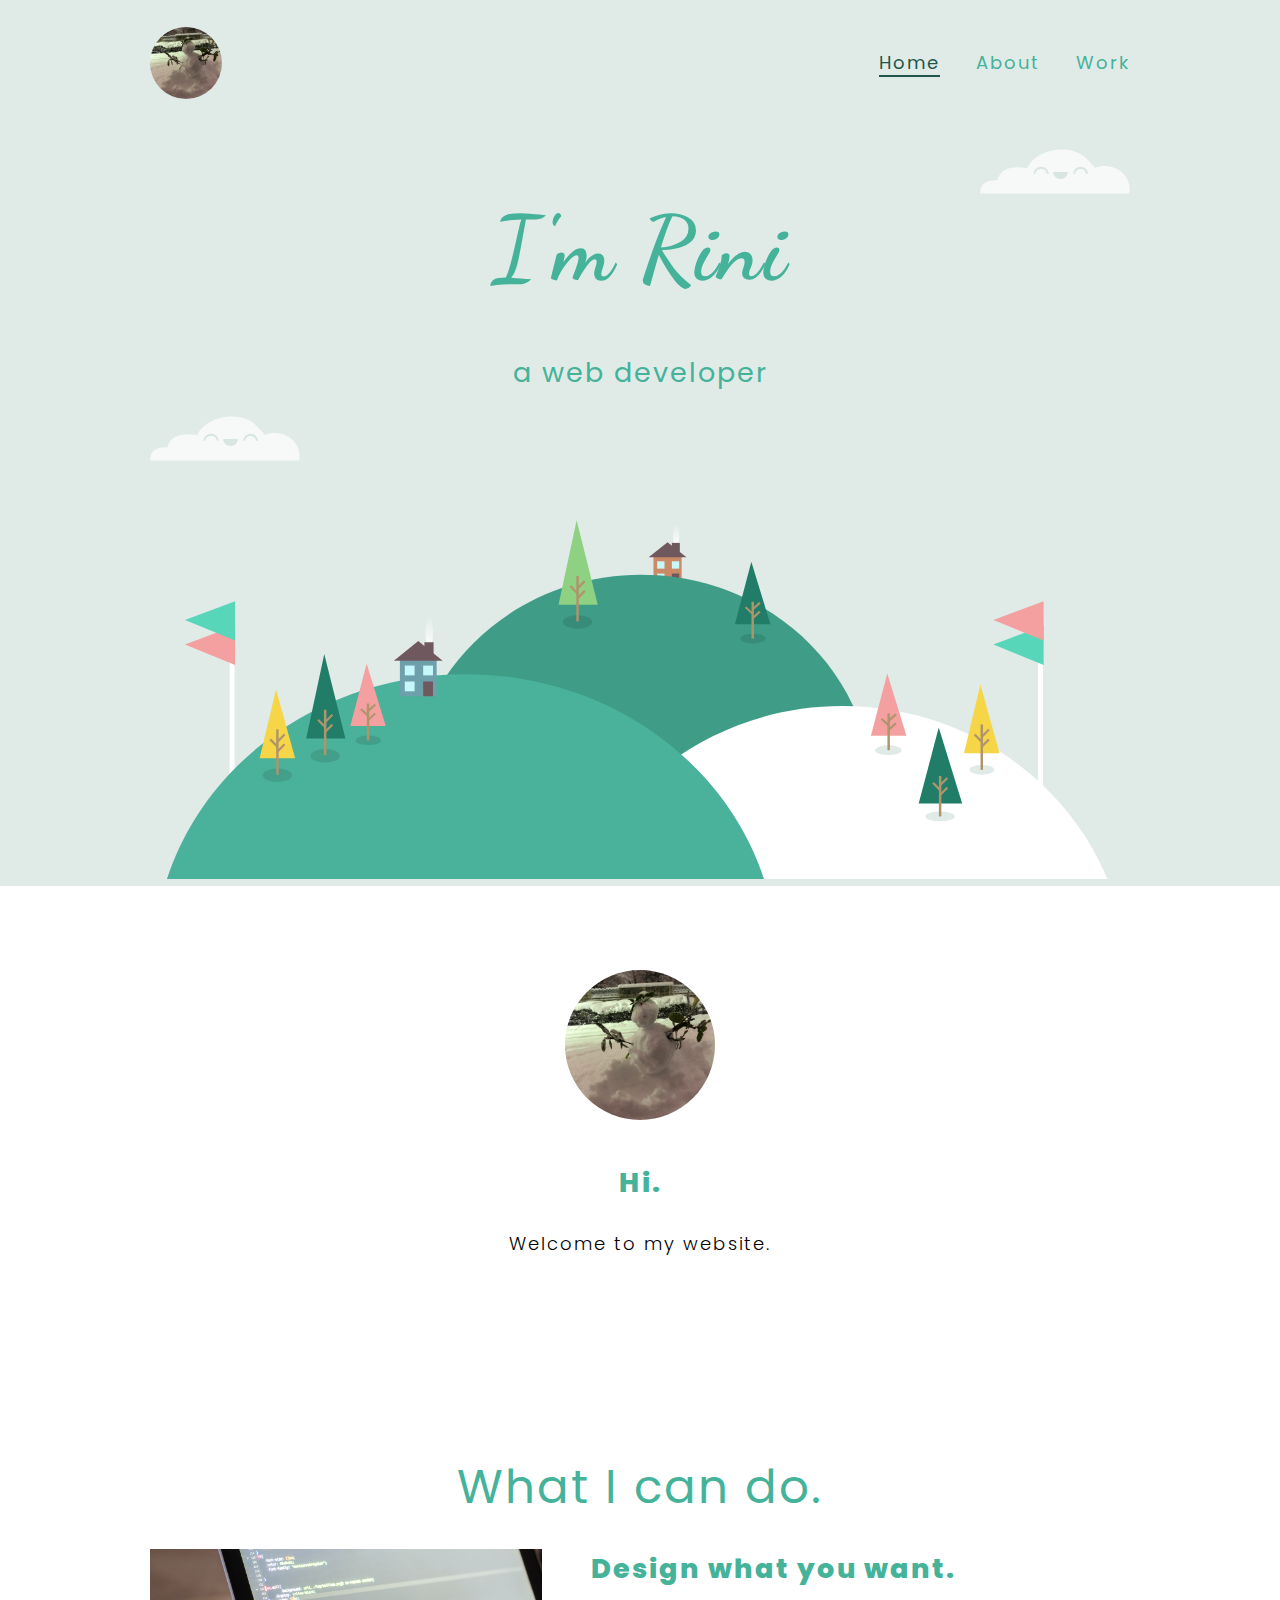
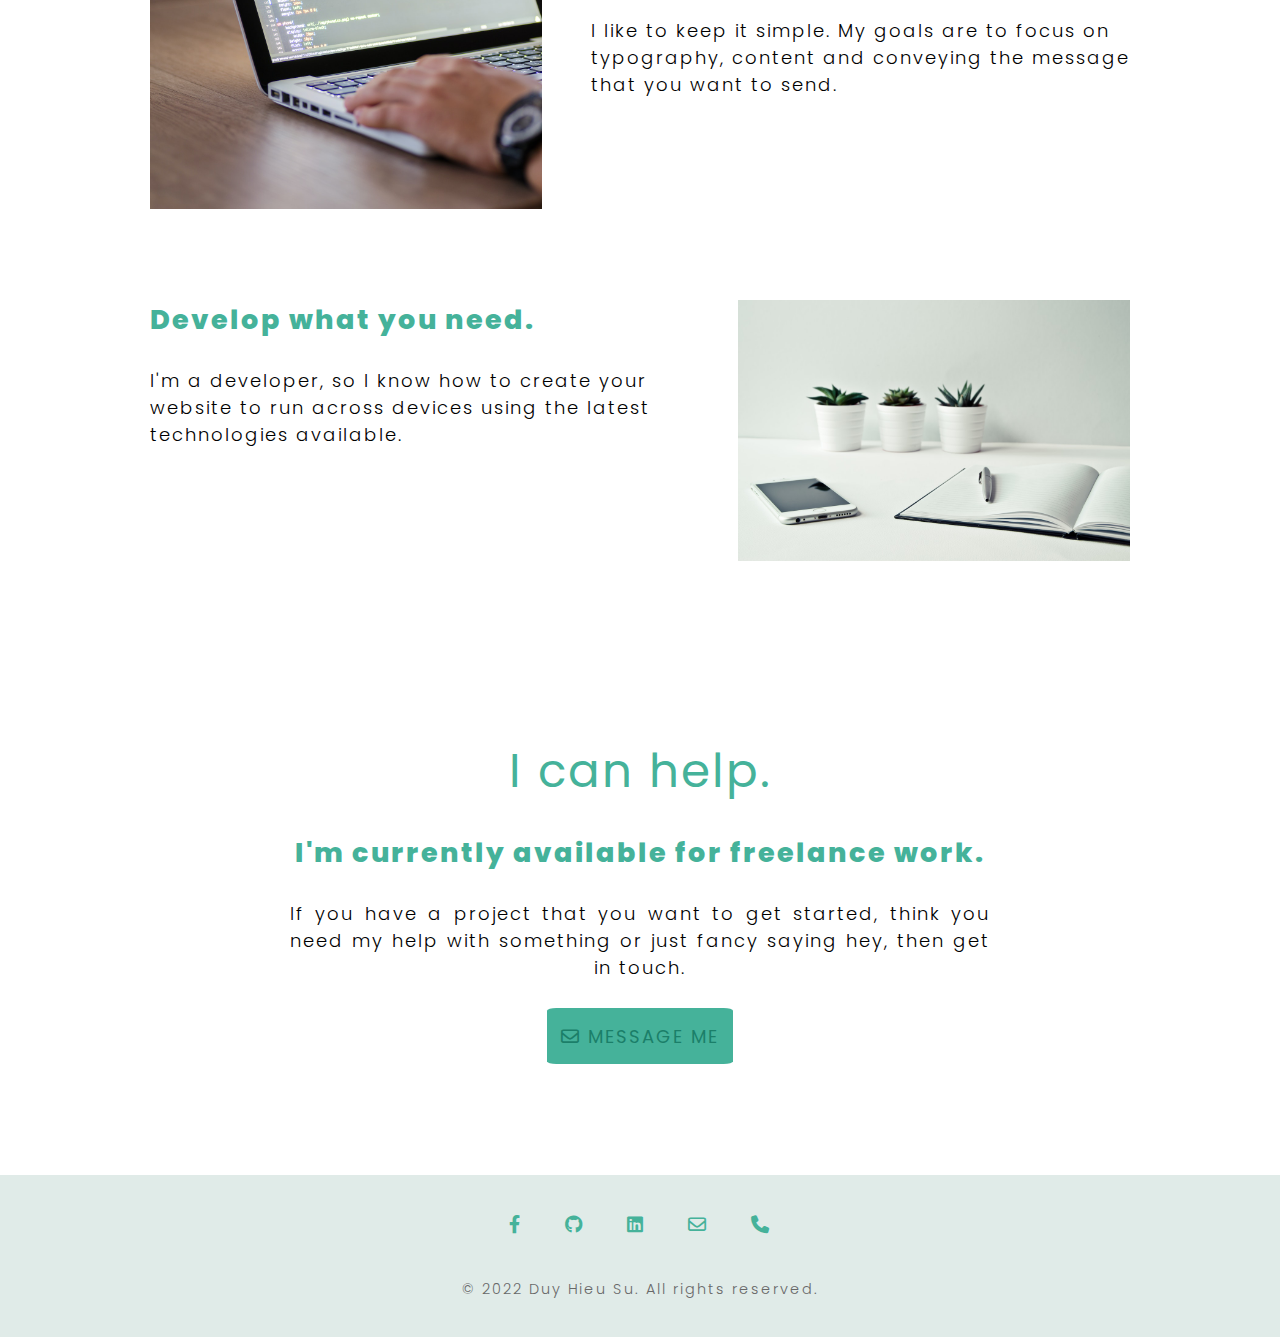
==== commit 6717b818: "feat: add work-page" ====
--- a/index.html
+++ b/index.html
@@ -23,12 +23,12 @@
         <ul class="nav-list">
           <li class="nav-item"><a href="#" class="nav-link active">Home</a></li>
           <li class="nav-item"><a href="./html/about.html" class="nav-link">About</a></li>
-          <li class="nav-item"><a href="#" class="nav-link">Work</a></li>
+          <li class="nav-item"><a href="./html/work.html" class="nav-link">Work</a></li>
         </ul>
       </nav>
     </div>
     <div class="container header-title">
-      
+
       <div class="header-title-heading">
         <h1>I'm Rini</h1>
         <p>a web developer</p>
@@ -37,7 +37,7 @@
       <img class="header-title-right" src="./img/cloud.svg" alt="">
 
       <img class="header-title-left" src="./img/cloud.svg" alt="">
-      
+
     </div>
     <div class="container hero-img">
       <img src="./img/land.svg" alt="">
@@ -81,16 +81,17 @@
       <h3>I'm currently available for freelance work.</h3>
       <p class="help-content">If you have a project that you want to get started, think you need my help with something
         or just fancy saying hey, then get in touch.</p>
-      <p class="btn-mailto"><a href="mailto:sdhieu143@gmail.com" target="_blank"><i class="fa-regular fa-envelope"></i> message me</a></p>
+      <p class="btn-mailto"><a href="mailto:sdhieu143@gmail.com" target="_blank"><i class="fa-regular fa-envelope"></i>
+          message me</a></p>
     </article>
   </main>
   <footer>
-    <div class="container container-flex">
-      <p><a href=""><i class="fa-brands fa-facebook-f"></i></a></p>
-      <p><a href=""><i class="fa-brands fa-github"></i></a></p>
-      <p><a href=""><i class="fa-brands fa-linkedin"></i></a></p>
-      <p><a href=""><i class="fa-regular fa-envelope"></i></a></p>
-      <p><a href=""><i class="fa-solid fa-phone"></i></a></p>
+    <div class="footer-icon container">
+      <a href="https://www.facebook.com/su.duy.hieu.143/" target="_blank"><i class="fa-brands fa-facebook-f"></i></a>
+      <a href="https://github.com/HieuSD" target="_blank"><i class="fa-brands fa-github"></i></a>
+      <a href=""><i class="fa-brands fa-linkedin"></i></a>
+      <a href="mailto:sdhieu143@gmail.com" target="_blank"><i class="fa-regular fa-envelope"></i></a>
+      <a href="tel:+84762565632"><i class="fa-solid fa-phone"></i></a>
     </div>
     <div class="coppy-right container">
       <p><small>© 2022 Duy Hieu Su. All rights reserved.</small></p>
--- a/css/style.css
+++ b/css/style.css
@@ -204,6 +204,9 @@
 #what section{
   margin-bottom: 84px;
 }
+#what section:last-child{
+  margin-bottom: 0;
+}
 .what-img{
   width: 40%;
 }
@@ -280,7 +283,12 @@
   color: #fff;
 }
 /* footer */
-
+.footer-icon{
+  margin-bottom: 2rem;
+}
+.footer-icon i{
+  margin: 0 1rem;
+}
 /* fonts */
 @font-face {
   font-family: 'Poppins';
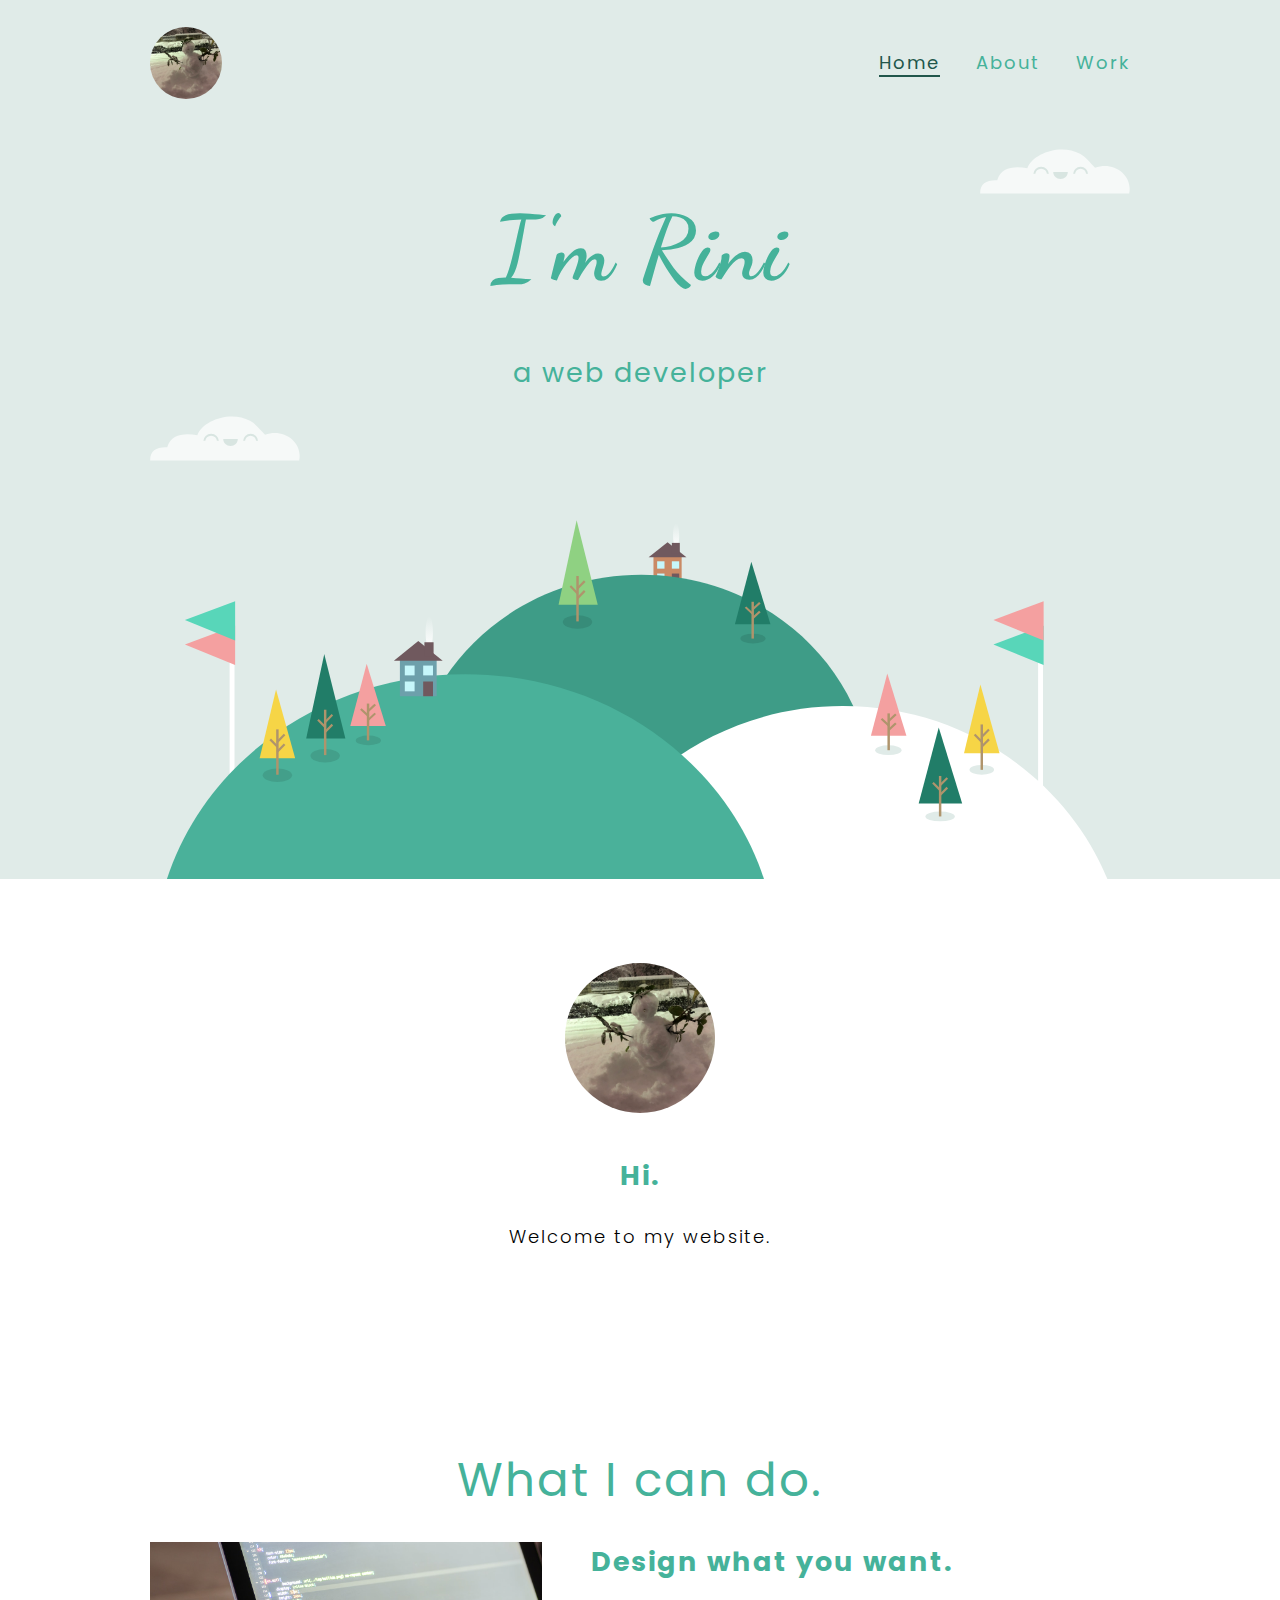
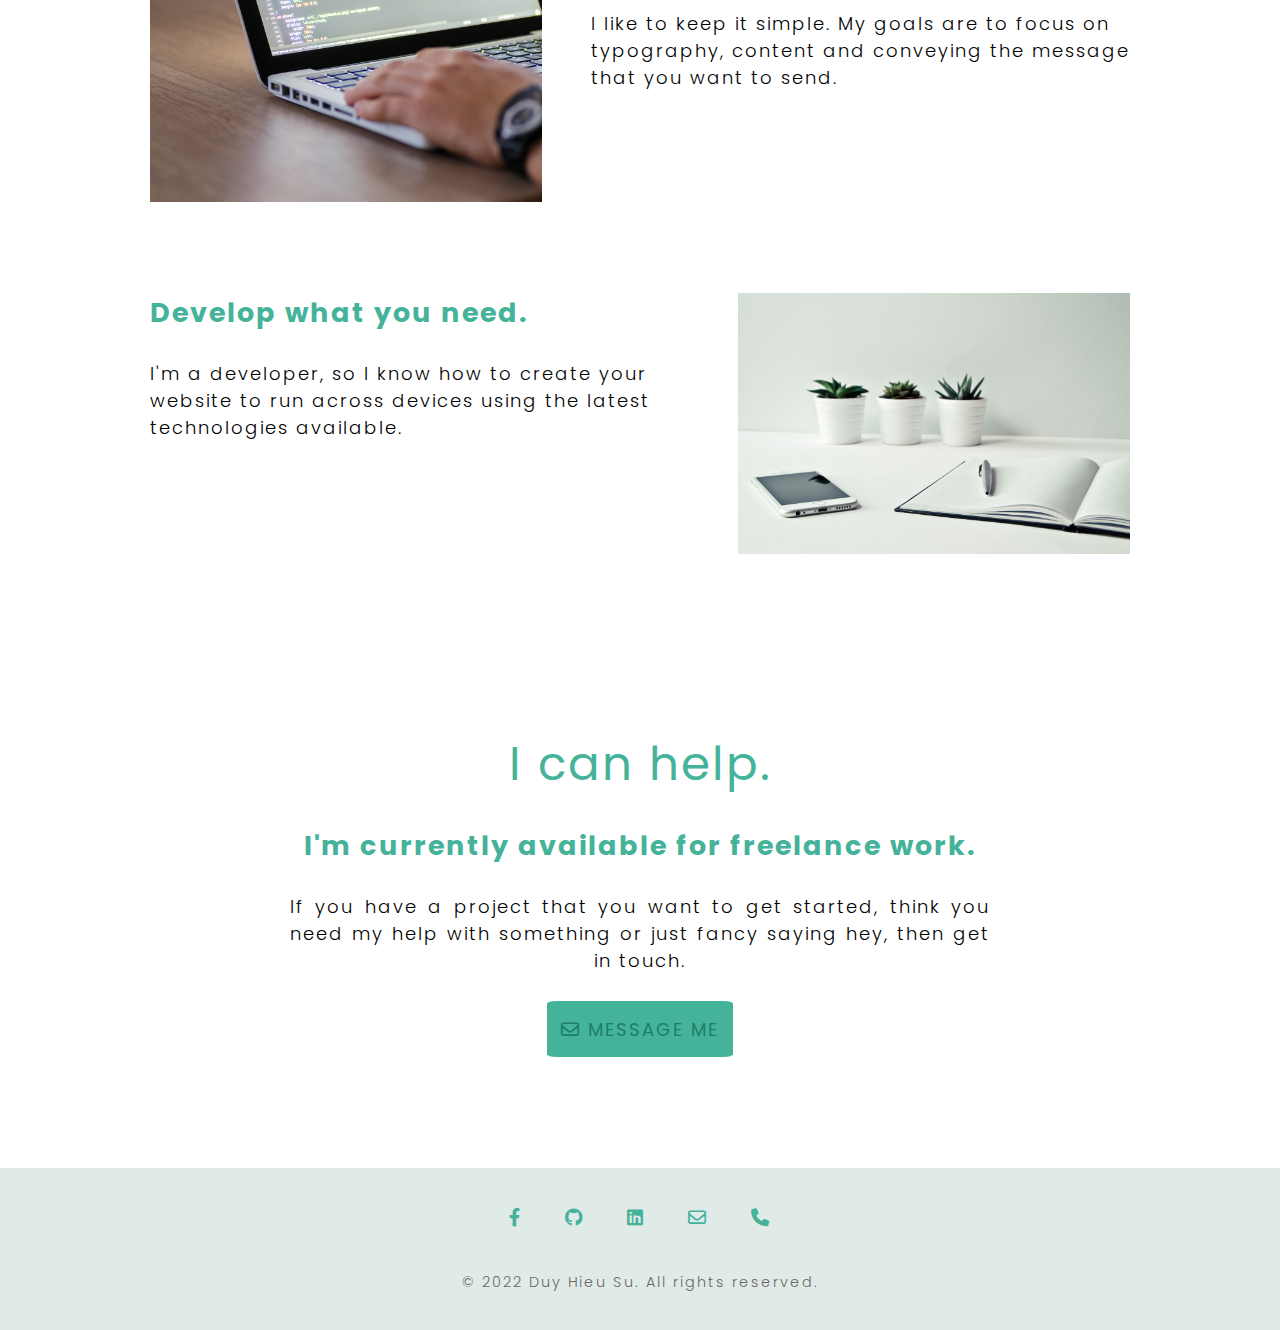
==== commit 9fad6ba5: "refactor: add link font family and delete import font" ====
--- a/index.html
+++ b/index.html
@@ -9,6 +9,7 @@
   <link rel="preconnect" href="https://fonts.googleapis.com">
   <link rel="preconnect" href="https://fonts.gstatic.com" crossorigin>
   <link href="https://fonts.googleapis.com/css2?family=Dancing+Script:wght@700&display=swap" rel="stylesheet">
+  <link href="https://fonts.googleapis.com/css2?family=Poppins:ital,wght@0,100;0,200;0,300;0,400;0,500;0,600;0,700;0,800;0,900;1,100;1,200;1,300;1,400;1,500;1,600;1,700;1,800;1,900&display=swap" rel="stylesheet">
   <link rel="stylesheet" href="./css/style.css">
   <link rel="stylesheet" href="./fontawesome-free-6.2.0-web/css/all.css">
   <link rel="icon" href="./img/img-1.png" type="image/x-icon">
--- a/css/style.css
+++ b/css/style.css
@@ -32,6 +32,7 @@
   height: 45px;
 }
 .hero-img img{
+  vertical-align: middle;
   width: 100%;
   object-fit: cover;
 }
@@ -193,8 +194,7 @@
   margin: 0 auto;
 }
 #about p{
-  text-align: justify;
-  text-align-last: center;
+  text-align: center;
 }
 /* what */ 
 #what{
@@ -289,168 +289,5 @@
 .footer-icon i{
   margin: 0 1rem;
 }
-/* fonts */
-@font-face {
-  font-family: 'Poppins';
-  src: url('../fonts/Poppins-Black.woff2') format('woff2'),
-      url('../fonts/Poppins-Black.woff') format('woff');
-  font-weight: 900;
-  font-style: normal;
-  font-display: swap;
-}
-
-@font-face {
-  font-family: 'Poppins';
-  src: url('../fonts/Poppins-Bold.woff2') format('woff2'),
-      url('../fonts/Poppins-Bold.woff') format('woff');
-  font-weight: bold;
-  font-style: normal;
-  font-display: swap;
-}
-
-@font-face {
-  font-family: 'Poppins';
-  src: url('../fonts/Poppins-BlackItalic.woff2') format('woff2'),
-      url('../fonts/Poppins-BlackItalic.woff') format('woff');
-  font-weight: 900;
-  font-style: italic;
-  font-display: swap;
-}
-
-@font-face {
-  font-family: 'Poppins';
-  src: url('../fonts/Poppins-BoldItalic.woff2') format('woff2'),
-      url('../fonts/Poppins-BoldItalic.woff') format('woff');
-  font-weight: bold;
-  font-style: italic;
-  font-display: swap;
-}
-
-@font-face {
-  font-family: 'Poppins';
-  src: url('../fonts/Poppins-ExtraBoldItalic.woff2') format('woff2'),
-      url('../fonts/Poppins-ExtraBoldItalic.woff') format('woff');
-  font-weight: bold;
-  font-style: italic;
-  font-display: swap;
-}
-
-@font-face {
-  font-family: 'Poppins';
-  src: url('../fonts/Poppins-ExtraBold.woff2') format('woff2'),
-      url('../fonts/Poppins-ExtraBold.woff') format('woff');
-  font-weight: bold;
-  font-style: normal;
-  font-display: swap;
-}
-
-@font-face {
-  font-family: 'Poppins';
-  src: url('../fonts/Poppins-ExtraLight.woff2') format('woff2'),
-      url('../fonts/Poppins-ExtraLight.woff') format('woff');
-  font-weight: 200;
-  font-style: normal;
-  font-display: swap;
-}
-
-@font-face {
-  font-family: 'Poppins';
-  src: url('../fonts/Poppins-Italic.woff2') format('woff2'),
-      url('../fonts/Poppins-Italic.woff') format('woff');
-  font-weight: normal;
-  font-style: italic;
-  font-display: swap;
-}
-
-@font-face {
-  font-family: 'Poppins';
-  src: url('../fonts/Poppins-ExtraLightItalic.woff2') format('woff2'),
-      url('../fonts/Poppins-ExtraLightItalic.woff') format('woff');
-  font-weight: 200;
-  font-style: italic;
-  font-display: swap;
-}
-
-@font-face {
-  font-family: 'Poppins';
-  src: url('../fonts/Poppins-Light.woff2') format('woff2'),
-      url('../fonts/Poppins-Light.woff') format('woff');
-  font-weight: 300;
-  font-style: normal;
-  font-display: swap;
-}
-
-@font-face {
-  font-family: 'Poppins';
-  src: url('../fonts/Poppins-LightItalic.woff2') format('woff2'),
-      url('../fonts/Poppins-LightItalic.woff') format('woff');
-  font-weight: 300;
-  font-style: italic;
-  font-display: swap;
-}
-
-@font-face {
-  font-family: 'Poppins';
-  src: url('../fonts/Poppins-Medium.woff2') format('woff2'),
-      url('../fonts/Poppins-Medium.woff') format('woff');
-  font-weight: 500;
-  font-style: normal;
-  font-display: swap;
-}
-
-@font-face {
-  font-family: 'Poppins';
-  src: url('../fonts/Poppins-Regular.woff2') format('woff2'),
-      url('../fonts/Poppins-Regular.woff') format('woff');
-  font-weight: normal;
-  font-style: normal;
-  font-display: swap;
-}
-
-@font-face {
-  font-family: 'Poppins';
-  src: url('../fonts/Poppins-MediumItalic.woff2') format('woff2'),
-      url('../fonts/Poppins-MediumItalic.woff') format('woff');
-  font-weight: 500;
-  font-style: italic;
-  font-display: swap;
-}
-
-@font-face {
-  font-family: 'Poppins';
-  src: url('../fonts/Poppins-Thin.woff2') format('woff2'),
-      url('../fonts/Poppins-Thin.woff') format('woff');
-  font-weight: 100;
-  font-style: normal;
-  font-display: swap;
-}
-
-@font-face {
-  font-family: 'Poppins';
-  src: url('../fonts/Poppins-SemiBoldItalic.woff2') format('woff2'),
-      url('../fonts/Poppins-SemiBoldItalic.woff') format('woff');
-  font-weight: 600;
-  font-style: italic;
-  font-display: swap;
-}
-
-@font-face {
-  font-family: 'Poppins';
-  src: url('../fonts/Poppins-SemiBold.woff2') format('woff2'),
-      url('../fonts/Poppins-SemiBold.woff') format('woff');
-  font-weight: 600;
-  font-style: normal;
-  font-display: swap;
-}
-
-@font-face {
-  font-family: 'Poppins';
-  src: url('../fonts/Poppins-ThinItalic.woff2') format('woff2'),
-      url('../fonts/Poppins-ThinItalic.woff') format('woff');
-  font-weight: 100;
-  font-style: italic;
-  font-display: swap;
-}
 
 
-
